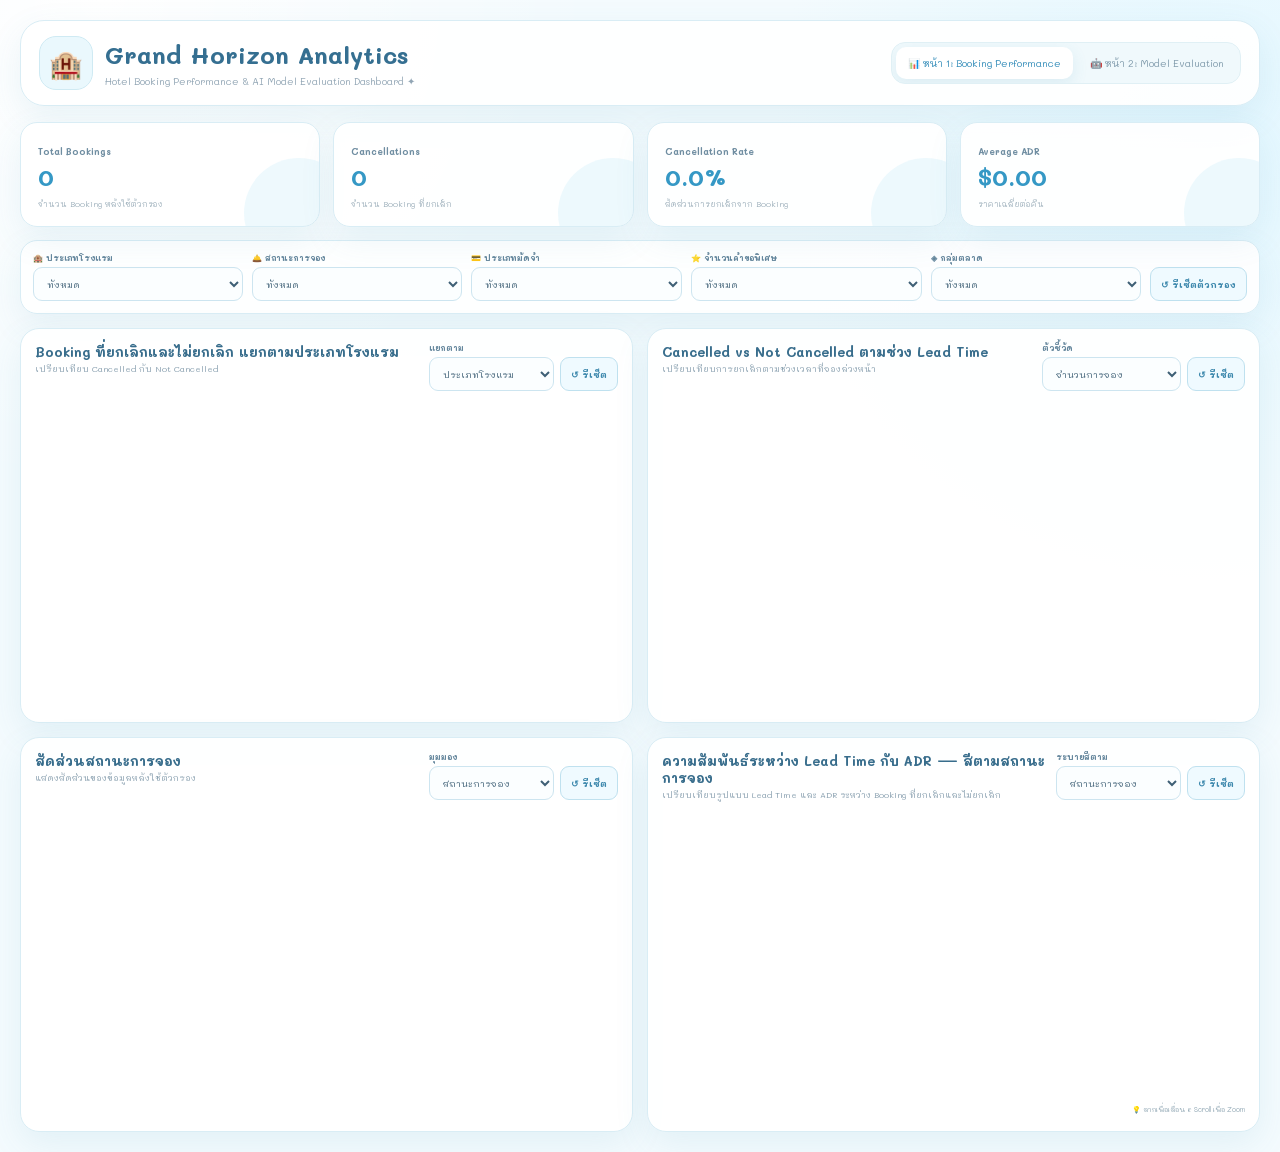
==== web/d3/index.html @ 5483fc34 "Add files via upload" ====
<!DOCTYPE html>
<html lang="th">
<head>
<meta charset="UTF-8">
<meta name="viewport" content="width=device-width, initial-scale=1.0">
<title>Grand Horizon Analytics — D3.js</title>
<link rel="preconnect" href="https://fonts.googleapis.com">
<link rel="preconnect" href="https://fonts.gstatic.com" crossorigin>
<link href="https://fonts.googleapis.com/css2?family=Mali:wght@300;400;500;600;700&display=swap" rel="stylesheet">
<link rel="stylesheet" href="style.css">
<script src="https://d3js.org/d3.v7.min.js"></script>
</head>
<body>
<header class="dashboard-header">
  <div class="header-inner">
    <div class="brand"><div class="hotel-mark">🏨</div><div><h1>Grand Horizon Analytics</h1><p class="subtitle">Hotel Booking Performance &amp; AI Model Evaluation Dashboard ✦</p></div></div>
    <nav class="page-nav" aria-label="Dashboard pages">
      <button class="nav-tab active" id="tab-page1" type="button" onclick="switchPage('page1')">📊 หน้า 1: Booking Performance</button>
      <button class="nav-tab" id="tab-page2" type="button" onclick="switchPage('page2')">🤖 หน้า 2: Model Evaluation</button>
    </nav>
  </div>
</header>

<div id="page1" class="page-content active">
<main>
<section class="kpi-grid">
  <div class="kpi-card"><span class="kpi-title">Total Bookings</span><strong id="kpiTotal" class="kpi-value">0</strong><span class="kpi-sub">จำนวน Booking หลังใช้ตัวกรอง</span></div>
  <div class="kpi-card"><span class="kpi-title">Cancellations</span><strong id="kpiCanceled" class="kpi-value">0</strong><span class="kpi-sub">จำนวน Booking ที่ยกเลิก</span></div>
  <div class="kpi-card"><span class="kpi-title">Cancellation Rate</span><strong id="kpiRate" class="kpi-value">0.0%</strong><span class="kpi-sub">สัดส่วนการยกเลิกจาก Booking</span></div>
  <div class="kpi-card"><span class="kpi-title">Average ADR</span><strong id="kpiAdr" class="kpi-value">$0.00</strong><span class="kpi-sub">ราคาเฉลี่ยต่อคืน</span></div>
</section>

<section class="global-filter-bar" aria-label="ตัวกรองข้อมูล">
  <div class="filter-item"><label for="globalHotel">🏨 ประเภทโรงแรม</label><select id="globalHotel"><option value="All">ทั้งหมด</option></select></div>
  <div class="filter-item"><label for="globalStatus">🛎️ สถานะการจอง</label><select id="globalStatus"><option value="All">ทั้งหมด</option><option value="0">ไม่ยกเลิก</option><option value="1">ยกเลิก</option></select></div>
  <div class="filter-item"><label for="globalDeposit">💳 ประเภทมัดจำ</label><select id="globalDeposit"><option value="All">ทั้งหมด</option></select></div>
  <div class="filter-item"><label for="globalRequests">⭐ จำนวนคำขอพิเศษ</label><select id="globalRequests"><option value="All">ทั้งหมด</option></select></div>
  <div class="filter-item"><label for="globalSegment">◈ กลุ่มตลาด</label><select id="globalSegment"><option value="All">ทั้งหมด</option></select></div>
  <button class="btn-global-reset" id="btnResetGlobal" type="button">↺ รีเซ็ตตัวกรอง</button>
</section>

<section class="charts-grid">
  <article class="chart-panel" id="barPanel">
    <div class="panel-header"><div class="panel-title-area"><h3 id="barTitle">Booking ที่ยกเลิกและไม่ยกเลิก แยกตามประเภทโรงแรม</h3><p class="panel-sub" id="barDesc">เปรียบเทียบ Cancelled กับ Not Cancelled</p></div><div class="local-controls"><div class="control-group"><label>แยกตาม</label><select id="barGroupSelect"><option value="hotel">ประเภทโรงแรม</option><option value="market_segment">กลุ่มตลาด</option><option value="deposit_type">ประเภทมัดจำ</option><option value="total_of_special_requests">จำนวนคำขอพิเศษ</option></select></div><button class="btn-local-reset" id="btnResetBar" type="button">↺ รีเซ็ต</button></div></div>
    <div class="chart-body"><div id="barChart" class="d3-chart"></div></div><div class="custom-legend" id="barLegend"></div>
  </article>

  <article class="chart-panel" id="linePanel">
    <div class="panel-header"><div class="panel-title-area"><h3 id="lineTitle">Cancelled vs Not Cancelled ตามช่วง Lead Time</h3><p class="panel-sub" id="lineDesc">เปรียบเทียบการยกเลิกตามช่วงเวลาที่จองล่วงหน้า</p></div><div class="local-controls"><div class="control-group"><label>ตัวชี้วัด</label><select id="lineMetricSelect"><option value="bookings">จำนวนการจอง</option><option value="adr">ราคาเฉลี่ยต่อคืน (ADR)</option><option value="cancelRate">อัตราการยกเลิก</option></select></div><button class="btn-local-reset" id="btnResetLine" type="button">↺ รีเซ็ต</button></div></div>
    <div class="chart-body"><div id="lineChart" class="d3-chart"></div></div><div class="custom-legend" id="lineLegend"></div>
  </article>

  <article class="chart-panel" id="donutPanel">
    <div class="panel-header"><div class="panel-title-area"><h3 id="donutTitle">สัดส่วนสถานะการจอง</h3><p class="panel-sub" id="donutDesc">แสดงสัดส่วนของข้อมูลหลังใช้ตัวกรอง</p></div><div class="local-controls"><div class="control-group"><label>มุมมอง</label><select id="donutViewSelect"><option value="status">สถานะการจอง</option><option value="hotel">ประเภทโรงแรม</option><option value="deposit_type">ประเภทมัดจำ</option></select></div><button class="btn-local-reset" id="btnResetDonut" type="button">↺ รีเซ็ต</button></div></div>
    <div class="chart-body"><div id="donutChart" class="d3-chart"></div></div><div class="custom-legend" id="donutLegend"></div>
  </article>

  <article class="chart-panel" id="scatterPanel">
    <div class="panel-header"><div class="panel-title-area"><h3 id="scatterTitle">ความสัมพันธ์ระหว่าง Lead Time กับ ADR — สีตามสถานะการจอง</h3><p class="panel-sub" id="scatterDesc">เปรียบเทียบรูปแบบ Lead Time และ ADR ระหว่าง Booking ที่ยกเลิกและไม่ยกเลิก</p></div><div class="local-controls"><div class="control-group"><label>ระบายสีตาม</label><select id="scatterColorSelect"><option value="status">สถานะการจอง</option><option value="hotel">ประเภทโรงแรม</option><option value="deposit_type">ประเภทมัดจำ</option></select></div><button class="btn-local-reset" id="btnResetScatter" type="button">↺ รีเซ็ต</button></div></div>
    <div class="chart-body"><div id="scatterChart" class="d3-chart"></div></div><div class="scatter-footer"><div class="custom-legend" id="scatterLegend"></div><span class="zoom-hint">💡 ลากเพื่อเลื่อน • Scroll เพื่อ Zoom</span></div>
  </article>
</section>
</main>
</div>

<div id="page2" class="page-content">
<main>
<section class="model-hero">
  <div><div class="hero-tag">MODEL EVALUATION</div><h2>เปรียบเทียบประสิทธิภาพโมเดลทำนายการยกเลิก Booking</h2><p>ใช้ Test Data เพื่อเปรียบเทียบ Accuracy, Precision, Recall, F1-Score และ ROC-AUC</p></div>
  <div class="hero-kpis"><div><span>Random Forest</span><strong>ROC-AUC 0.7938</strong></div><div><span>Logistic Regression</span><strong>ROC-AUC 0.7504</strong></div></div>
</section>
<section class="model-layout">
  <article class="chart-panel model-chart-panel"><div class="panel-header"><div class="panel-title-area"><h3>ค่าประสิทธิภาพของโมเดลแต่ละตัว</h3><p class="panel-sub">เปรียบเทียบ 5 Metrics บน Test Data</p></div></div><div class="model-legend" id="modelLegend"><span><i class="legend-dot rf-dot"></i>Random Forest</span><span><i class="legend-dot lr-dot"></i>Logistic Regression</span></div><div class="chart-body model-chart-body"><div id="modelChart" class="d3-chart"></div></div></article>
  <aside class="model-side">
    <div class="model-value-cards">
      <div class="model-value-card rf-card"><h4>Random Forest</h4><div><span>Accuracy</span><b>71.78%</b></div><div><span>Precision</span><b>49.14%</b></div><div><span>Recall</span><b>72.34%</b></div><div><span>F1-Score</span><b>58.52%</b></div><div><span>ROC-AUC</span><b>79.38%</b></div></div>
      <div class="model-value-card lr-card"><h4>Logistic Regression</h4><div><span>Accuracy</span><b>67.94%</b></div><div><span>Precision</span><b>44.75%</b></div><div><span>Recall</span><b>70.18%</b></div><div><span>F1-Score</span><b>54.65%</b></div><div><span>ROC-AUC</span><b>75.04%</b></div></div>
    </div>
    <article class="findings-panel"><div class="panel-header"><div class="panel-title-area"><h3>💡 Key Findings</h3><p class="panel-sub">อ่านค่าจากผลการทดสอบที่แสดง</p></div></div><div class="analysis-grid"><div class="analysis-card"><h4>🎯 Metric Comparison</h4><p>กราฟและตารางแสดง Accuracy, Precision, Recall, F1-Score และ ROC-AUC ของทั้งสองโมเดล</p></div><div class="analysis-card"><h4>🔎 ROC-AUC &amp; Recall</h4><p>Random Forest มี ROC-AUC 0.7938 และ Recall 72.34% ส่วน Logistic Regression มี ROC-AUC 0.7504 และ Recall 70.18%</p></div><div class="analysis-card"><h4>📊 F1-Score</h4><p>Random Forest มี F1-Score 0.5852 ขณะที่ Logistic Regression มี 0.5465</p></div></div></article>
  </aside>
</section>
<section class="chart-panel model-table-panel"><div class="panel-header"><div class="panel-title-area"><h3>📋 ตารางสรุปผล Model Performance</h3><p class="panel-sub">ค่าที่วัดได้จาก Test Data</p></div></div><div class="table-responsive"><table class="styled-table"><thead><tr><th>Model</th><th>Accuracy</th><th>Precision</th><th>Recall</th><th>F1-Score</th><th>ROC-AUC</th></tr></thead><tbody><tr><td><strong>Random Forest</strong></td><td>0.7178</td><td>0.4914</td><td>0.7234</td><td>0.5852</td><td>0.7938</td></tr><tr><td><strong>Logistic Regression</strong></td><td>0.6794</td><td>0.4475</td><td>0.7018</td><td>0.5465</td><td>0.7504</td></tr></tbody></table></div></section>
</main>
</div>
<script src="script.js"></script>
</body>
</html>
---- web/d3/style.css ----
@import url('https://fonts.googleapis.com/css2?family=Mali:wght@400;500;600;700&display=swap');
:root{--bg:#f4fbfe;--surface:#fff;--ink:#35566f;--muted:#8299a8;--line:#d9edf5;--blue:#5bc0eb;--shadow:0 12px 34px rgba(70,145,178,.10)}
*{box-sizing:border-box;margin:0;padding:0;font-family:'Mali',cursive,sans-serif}html{scroll-behavior:smooth}body{background:radial-gradient(circle at 8% 0,#fff 0,transparent 30%),radial-gradient(circle at 95% 12%,#e3f7ff 0,transparent 28%),var(--bg);color:var(--ink);padding:20px;min-height:100vh}main,.dashboard-header{max-width:1440px;margin:auto}.dashboard-header{margin-bottom:16px}.header-inner{display:flex;align-items:center;justify-content:space-between;gap:18px;flex-wrap:wrap;background:rgba(255,255,255,.94);border:1px solid var(--line);border-radius:24px;padding:15px 18px;box-shadow:var(--shadow);overflow:hidden}.brand{display:flex;align-items:center;gap:12px}.hotel-mark{width:54px;height:54px;border-radius:17px;display:grid;place-items:center;background:#eaf8fd;border:1px solid #cfeaf3;font-size:27px}.brand h1{font-size:24px;color:#356f91}.subtitle{margin-top:4px;color:#91a5b4;font-size:10px}.page-nav{display:flex;gap:5px;background:#f0f9fc;border:1px solid #e0f0f5;padding:4px;border-radius:14px;max-width:100%;overflow:auto}.nav-tab{border:0;background:transparent;color:#7f9aab;padding:9px 12px;border-radius:10px;cursor:pointer;font-size:10px;white-space:nowrap}.nav-tab.active{background:#fff;color:#318bb8;box-shadow:0 5px 16px rgba(68,145,177,.12)}.page-content{display:none;animation:pageIn .55s ease-out}.page-content.active{display:block}@keyframes pageIn{from{opacity:0;transform:translateY(9px)}to{opacity:1;transform:none}}
.kpi-grid{display:grid;grid-template-columns:repeat(4,1fr);gap:13px;margin-bottom:13px}.kpi-card{min-width:0;min-height:105px;padding:15px 17px;border:1px solid var(--line);border-radius:17px;background:rgba(255,255,255,.95);box-shadow:var(--shadow);position:relative;overflow:hidden}.kpi-card:after{content:'';position:absolute;right:-35px;bottom:-42px;width:110px;height:110px;border-radius:50%;background:rgba(91,192,235,.10)}.kpi-title{font-size:9px;color:#6f8da1;font-weight:700}.kpi-value{display:block;margin-top:5px;font-size:24px;line-height:1.1;color:#3598c5}.kpi-sub{font-size:8px;color:#9aadb9;margin-top:7px}.global-filter-bar{display:grid;grid-template-columns:1fr 1fr 1fr 1.1fr 1fr auto;gap:9px;align-items:end;padding:12px;border:1px solid var(--line);border-radius:17px;background:rgba(255,255,255,.9);box-shadow:var(--shadow);margin-bottom:14px}.filter-item{min-width:0}.filter-item label,.control-group label{display:block;margin-bottom:4px;color:#64869c;font-size:8px;font-weight:700}.filter-item select,.control-group select{width:100%;height:34px;padding:0 9px;border-radius:9px;border:1px solid #cde5f0;background:#fbfeff;color:#3f6076;outline:none;font-size:9px}.btn-global-reset,.btn-local-reset{height:34px;border:1px solid #bfe1ef;border-radius:9px;background:#effaff;color:#3d88ad;padding:0 10px;font-size:9px;font-weight:700;cursor:pointer;white-space:nowrap}.charts-grid{display:grid;grid-template-columns:repeat(2,minmax(0,1fr));gap:14px}.chart-panel,.model-hero,.findings-panel{min-width:0;border:1px solid var(--line);border-radius:19px;background:rgba(255,255,255,.96);box-shadow:var(--shadow);overflow:hidden}.chart-panel{min-height:395px;padding:14px}.chart-panel.redraw{animation:softRedraw .5s ease-out}@keyframes softRedraw{from{opacity:.62;transform:translateY(5px)}to{opacity:1;transform:none}}.panel-header{display:flex;align-items:flex-start;justify-content:space-between;gap:10px;margin-bottom:5px}.panel-title-area{min-width:0}.panel-title-area h3{font-size:13px;color:#386d8c}.panel-sub{margin-top:3px;color:#8da3b2;font-size:8.5px;line-height:1.5}.local-controls{display:flex;align-items:flex-end;justify-content:flex-end;gap:6px;flex-wrap:wrap;flex-shrink:0}.control-group{min-width:125px}.btn-local-reset{height:34px}.chart-body{height:294px;position:relative;overflow:hidden}.chart-body canvas{display:block;width:100%!important;height:100%!important}.custom-legend,.model-legend{display:flex;align-items:center;flex-wrap:wrap;gap:6px 9px;padding:4px 2px 0}.legend-pill,.model-legend span{display:inline-flex;align-items:center;gap:5px;color:#6d8799;font-size:8px;background:#f7fcfe;border:1px solid #e1f0f5;border-radius:999px;padding:5px 8px}.legend-dot{width:8px;height:8px;border-radius:50%;display:inline-block;flex:none}.scatter-footer{display:flex;justify-content:space-between;align-items:center;gap:8px;min-width:0}.zoom-hint{font-size:7px;color:#8fa6b3;padding-top:4px;white-space:nowrap}.tooltip{position:fixed;z-index:100;pointer-events:none;transform:translate(10px,-110%);padding:8px 10px;border:1px solid #cfe7ef;border-radius:10px;background:#fff;box-shadow:0 12px 30px rgba(55,130,165,.14);color:#355d75;font-size:9px;line-height:1.6;white-space:nowrap}
.model-hero{padding:20px;display:grid;grid-template-columns:minmax(0,1fr) auto;gap:18px;align-items:center;margin-bottom:16px;background:linear-gradient(120deg,#effaff,#fff 58%,#eaf8ff);position:relative}.hero-tag{display:inline-flex;padding:5px 9px;border-radius:999px;background:#fff;border:1px solid #c7e7f2;color:#378bb5;font-size:8px;font-weight:700;margin-bottom:8px}.model-hero h2{font-size:17px;color:#326b8e}.model-hero p{font-size:8.5px;color:#7894a5;margin-top:4px}.hero-kpis{display:flex;gap:9px;min-width:0}.hero-kpis>div{min-width:130px;padding:10px;border:1px solid #d5edf6;border-radius:14px;background:#fff;text-align:center}.hero-kpis span{display:block;font-size:7px;color:#7f9bab}.hero-kpis strong{display:block;margin-top:4px;font-size:11px;color:#318ab6}.model-layout{display:grid;grid-template-columns:minmax(0,1.55fr) minmax(310px,.85fr);gap:16px;align-items:stretch}.model-chart-panel{min-height:495px}.model-chart-body{height:405px}.model-legend{padding:0 2px 6px}.rf-dot{background:#5bc0eb}.lr-dot{background:#9b8afb}.model-side{display:flex;flex-direction:column;gap:14px;min-width:0}.model-value-cards{display:grid;grid-template-columns:1fr 1fr;gap:9px}.model-value-card{min-width:0;border:1px solid #dceef6;border-radius:16px;padding:11px;background:#fff;box-shadow:var(--shadow)}.model-value-card.rf-card{border-color:#b9e1ef;background:#f5fcff}.model-value-card.lr-card{border-color:#d7d0f2;background:#fbfaff}.model-value-card h4{font-size:9px;color:#3f7591;padding-bottom:7px;border-bottom:1px solid #e7f3f7;margin-bottom:5px}.model-value-card>div{display:flex;justify-content:space-between;padding:3px 0;font-size:7px}.model-value-card span{color:#8ca1ad}.model-value-card b{color:#378db7;font-size:8px}.findings-panel{flex:1;padding:14px}.analysis-grid{display:grid;grid-template-columns:1fr;gap:8px}.analysis-card{border:1px solid #d9edf6;background:#f8fdff;border-radius:13px;padding:10px}.analysis-card h4{font-size:9px;color:#477d99;margin-bottom:4px}.analysis-card p{font-size:7.8px;line-height:1.7;color:#8199a8}.model-table-panel{margin-top:16px}.table-responsive{overflow:auto}.styled-table{width:100%;border-collapse:separate;border-spacing:0;border:1px solid #d7edf5;border-radius:14px;overflow:hidden;font-size:8px}.styled-table th{background:#effaff;color:#64879b;padding:11px 10px;border-bottom:1px solid #d7edf5;text-align:center}.styled-table td{padding:11px 10px;text-align:center;color:#6e8797;border-bottom:1px solid #e8f4f8}.styled-table tr:last-child td{border-bottom:0}.styled-table tr:first-child td{background:#f5fcff}.styled-table strong{color:#3e7896}
@media(max-width:1050px){.kpi-grid{grid-template-columns:repeat(2,1fr)}.global-filter-bar{grid-template-columns:repeat(3,1fr)}.charts-grid,.model-layout{grid-template-columns:1fr}.model-hero{grid-template-columns:1fr}.hero-kpis{justify-content:flex-start}.model-chart-body{height:360px}}@media(max-width:650px){body{padding:10px}.kpi-grid{grid-template-columns:1fr 1fr}.global-filter-bar{grid-template-columns:1fr 1fr}.btn-global-reset{grid-column:1/-1}.panel-header{flex-direction:column}.local-controls{width:100%;justify-content:flex-start}.chart-body{height:280px}.hero-kpis{display:grid;grid-template-columns:1fr 1fr}.model-value-cards{grid-template-columns:1fr}.model-identity-row{grid-template-columns:1fr}}
.d3-chart{width:100%;height:100%;position:relative}.d3-chart svg{display:block;width:100%;height:100%;overflow:visible}.d3-chart .axis path,.d3-chart .axis line{stroke:#c9e1ea}.d3-chart .axis text{fill:#64859a;font-family:'Mali',cursive,sans-serif;font-size:9px}.d3-chart .grid line{stroke:#f1f5f9}.d3-chart .grid path{display:none}.d3-chart .axis-label{fill:#64859a;font-family:'Mali',cursive,sans-serif;font-size:10px}.d3-chart .value-label{font-family:'Mali',cursive,sans-serif;font-weight:700}.d3-chart .point{cursor:pointer}.d3-chart .d3-tooltip{position:fixed;z-index:100;pointer-events:none;transform:translate(10px,-110%);padding:8px 10px;border:1px solid #cfe7ef;border-radius:10px;background:#fff;box-shadow:0 12px 30px rgba(55,130,165,.14);color:#355d75;font-size:9px;line-height:1.6;white-space:nowrap;display:none}.chart-body{overflow:hidden}
/* Chart.js-like D3 interaction layer */
.d3-chart .grid{pointer-events:none}
.d3-chart .grid line{stroke:#dfe8ee;stroke-width:1;opacity:.72}
.d3-chart .scatter-plot-layer{isolation:isolate}
.d3-chart .point{pointer-events:all}
.d3-tooltip-global{position:fixed!important;z-index:99999!important;pointer-events:none!important;transform:none!important;min-width:150px;max-width:280px;padding:10px 12px!important;border:1px solid #d8e8ef!important;border-radius:9px!important;background:rgba(255,255,255,.98)!important;box-shadow:0 8px 24px rgba(55,100,125,.16)!important;color:#46687c!important;font-family:'Mali',cursive,sans-serif!important;font-size:9px!important;line-height:1.5!important;white-space:normal!important}
.d3-tip-title{font-size:10px;font-weight:700;color:#315f78;margin-bottom:5px;white-space:nowrap}
.d3-tip-row{display:flex;align-items:center;gap:6px;min-height:18px;color:#6d8797;white-space:nowrap}
.d3-tip-row strong{margin-left:auto;color:#426b82;font-weight:600}
.d3-tip-swatch{display:inline-block;width:12px;height:12px;min-width:12px;border-radius:2px;box-shadow:inset 0 0 0 1px rgba(0,0,0,.04)}
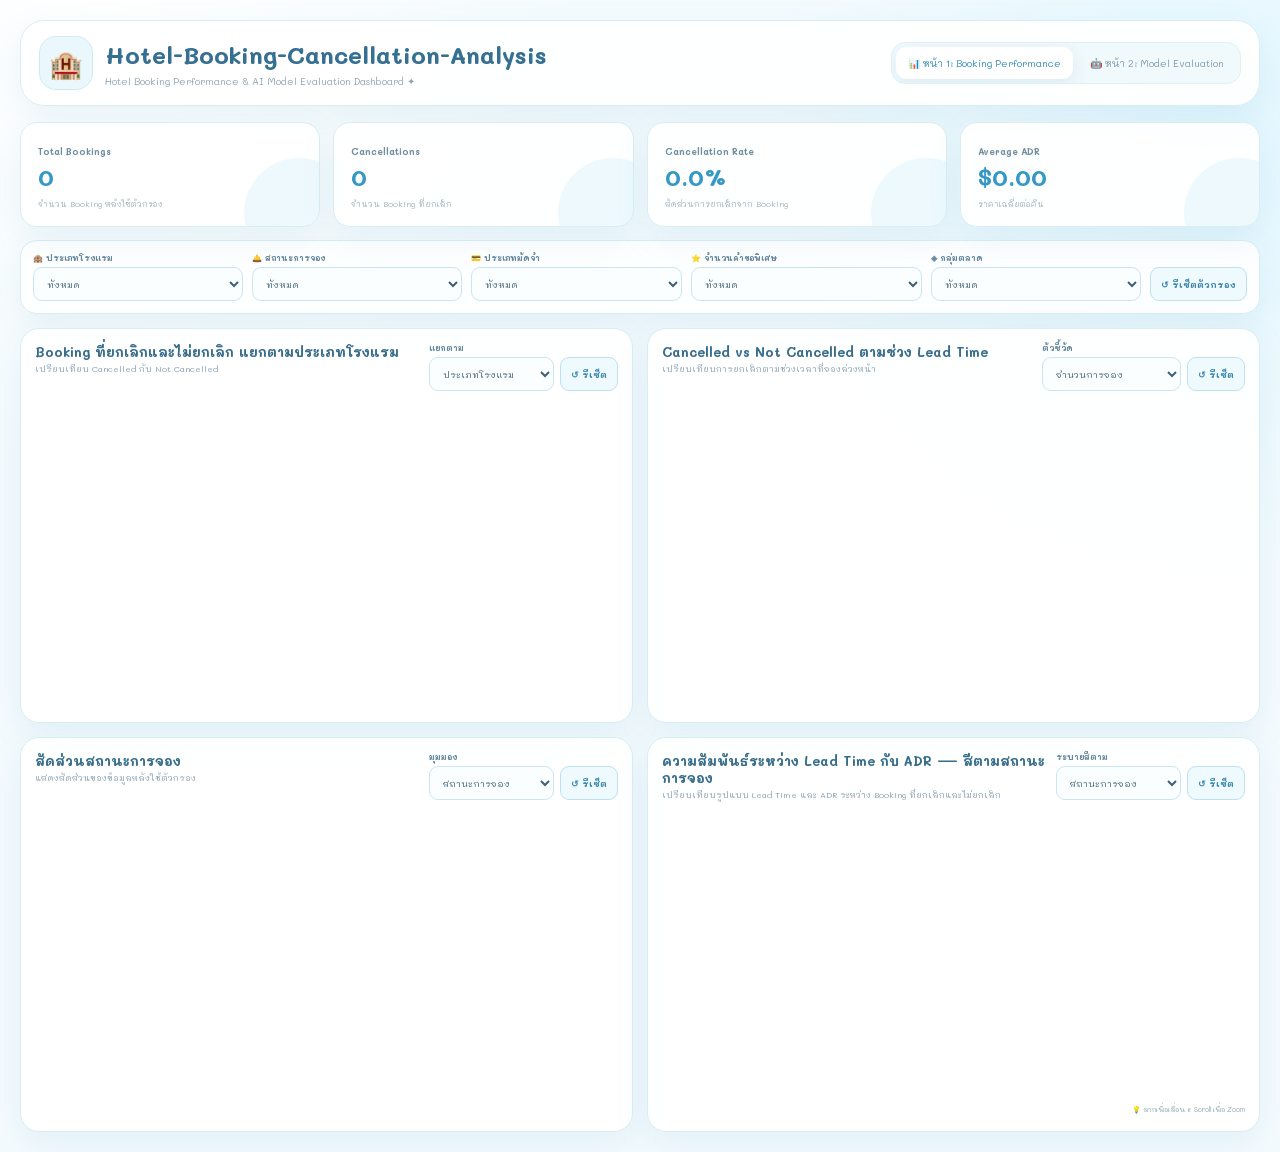
==== commit 2afd561d: "Update index.html" ====
--- a/web/d3/index.html
+++ b/web/d3/index.html
@@ -13,7 +13,7 @@
 <body>
 <header class="dashboard-header">
   <div class="header-inner">
-    <div class="brand"><div class="hotel-mark">🏨</div><div><h1>Grand Horizon Analytics</h1><p class="subtitle">Hotel Booking Performance &amp; AI Model Evaluation Dashboard ✦</p></div></div>
+    <div class="brand"><div class="hotel-mark">🏨</div><div><h1>Hotel-Booking-Cancellation-Analysis</h1><p class="subtitle">Hotel Booking Performance &amp; AI Model Evaluation Dashboard ✦</p></div></div>
     <nav class="page-nav" aria-label="Dashboard pages">
       <button class="nav-tab active" id="tab-page1" type="button" onclick="switchPage('page1')">📊 หน้า 1: Booking Performance</button>
       <button class="nav-tab" id="tab-page2" type="button" onclick="switchPage('page2')">🤖 หน้า 2: Model Evaluation</button>
